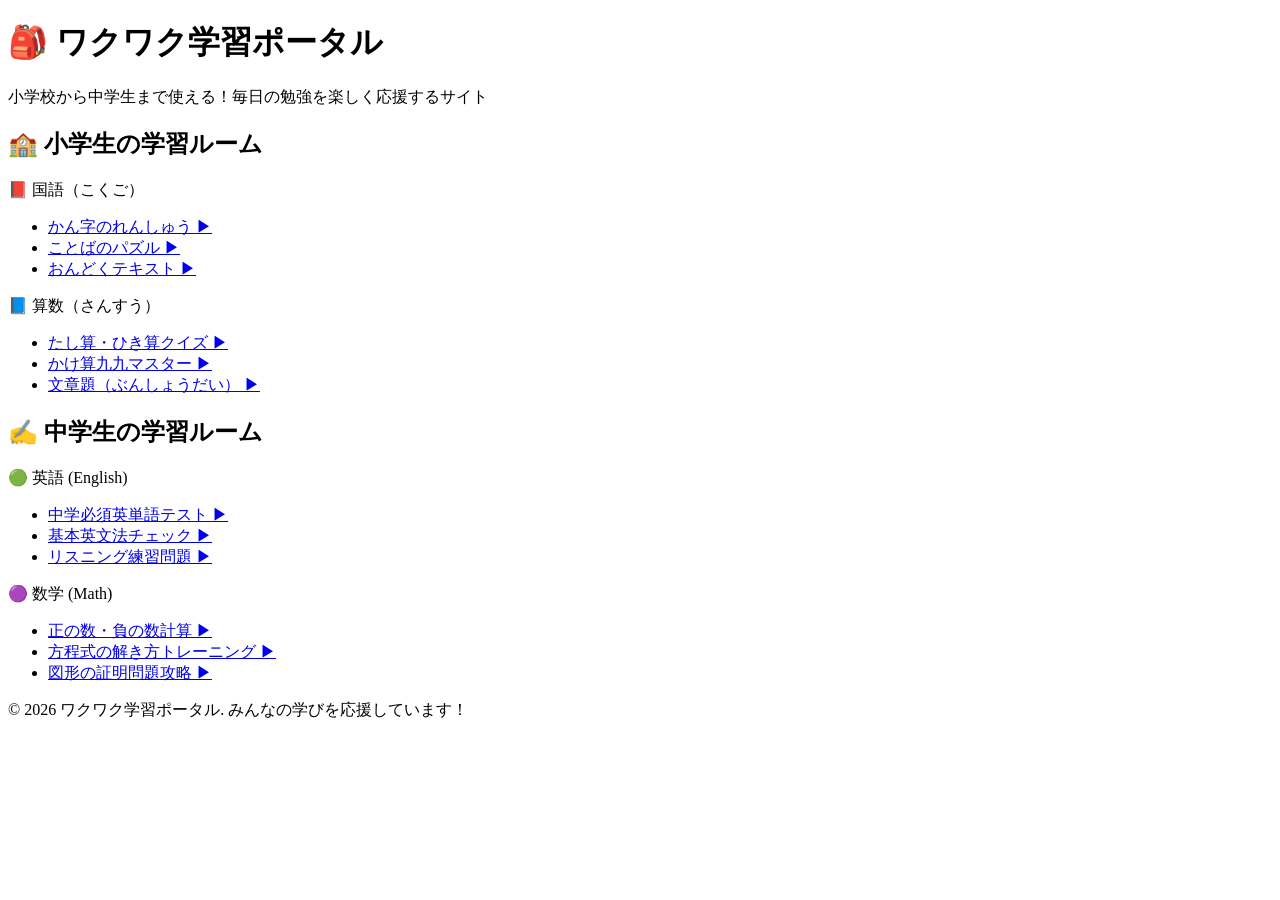
==== index.html @ 0e37f828 "Create index.html" ====
<!DOCTYPE html>
<html lang="ja">
<head>
    <meta charset="UTF-8">
    <meta name="viewport" content="width=device-width, initial-scale=1.0">
    <title>ワクワク学習ポータル | 小学生・中学生の勉強ルーム</title>
    <!-- style.cssを読み込む設定 -->
    <link rel="stylesheet" href="style.css">
</head>
<body>

    <!-- ヘッダーエリア -->
    <header>
        <h1>🎒 ワクワク学習ポータル</h1>
        <p>小学校から中学生まで使える！毎日の勉強を楽しく応援するサイト</p>
    </header>

    <!-- メインコンテンツ -->
    <div class="container">

        <!-- 小学生向けセクション -->
        <h2 class="section-title">🏫 小学生の学習ルーム</h2>
        <div class="grid">
            
            <!-- 小学生：国語 -->
            <div class="card">
                <div class="card-header shou-kokugo">📕 国語（こくご）</div>
                <div class="card-body">
                    <ul>
                        <li><a href="#">かん字のれんしゅう <span class="arrow">▶</span></a></li>
                        <li><a href="#">ことばのパズル <span class="arrow">▶</span></a></li>
                        <li><a href="#">おんどくテキスト <span class="arrow">▶</span></a></li>
                    </ul>
                </div>
            </div>

            <!-- 小学生：算数 -->
            <div class="card">
                <div class="card-header shou-sansu">📘 算数（さんすう）</div>
                <div class="card-body">
                    <ul>
                        <li><a href="#">たし算・ひき算クイズ <span class="arrow">▶</span></a></li>
                        <li><a href="#">かけ算九九マスター <span class="arrow">▶</span></a></li>
                        <li><a href="#">文章題（ぶんしょうだい） <span class="arrow">▶</span></a></li>
                    </ul>
                </div>
            </div>

        </div>

        <!-- 中学生向けセクション -->
        <h2 class="section-title">✍ 中学生の学習ルーム</h2>
        <div class="grid">
            
            <!-- 中学生：英語 -->
            <div class="card">
                <div class="card-header chu-eigo">🟢 英語 (English)</div>
                <div class="card-body">
                    <ul>
                        <li><a href="#">中学必須英単語テスト <span class="arrow">▶</span></a></li>
                        <li><a href="#">基本英文法チェック <span class="arrow">▶</span></a></li>
                        <li><a href="#">リスニング練習問題 <span class="arrow">▶</span></a></li>
                    </ul>
                </div>
            </div>

            <!-- 中学生：数学 -->
            <div class="card">
                <div class="card-header chu-suugaku">🟣 数学 (Math)</div>
                <div class="card-body">
                    <ul>
                        <li><a href="#">正の数・負の数計算 <span class="arrow">▶</span></a></li>
                        <li><a href="#">方程式の解き方トレーニング <span class="arrow">▶</span></a></li>
                        <li><a href="#">図形の証明問題攻略 <span class="arrow">▶</span></a></li>
                    </ul>
                </div>
            </div>

        </div>

    </div>

    <!-- フッターエリア -->
    <footer>
        <p>© 2026 ワクワク学習ポータル. みんなの学びを応援しています！</p>
    </footer>

</body>
</html>
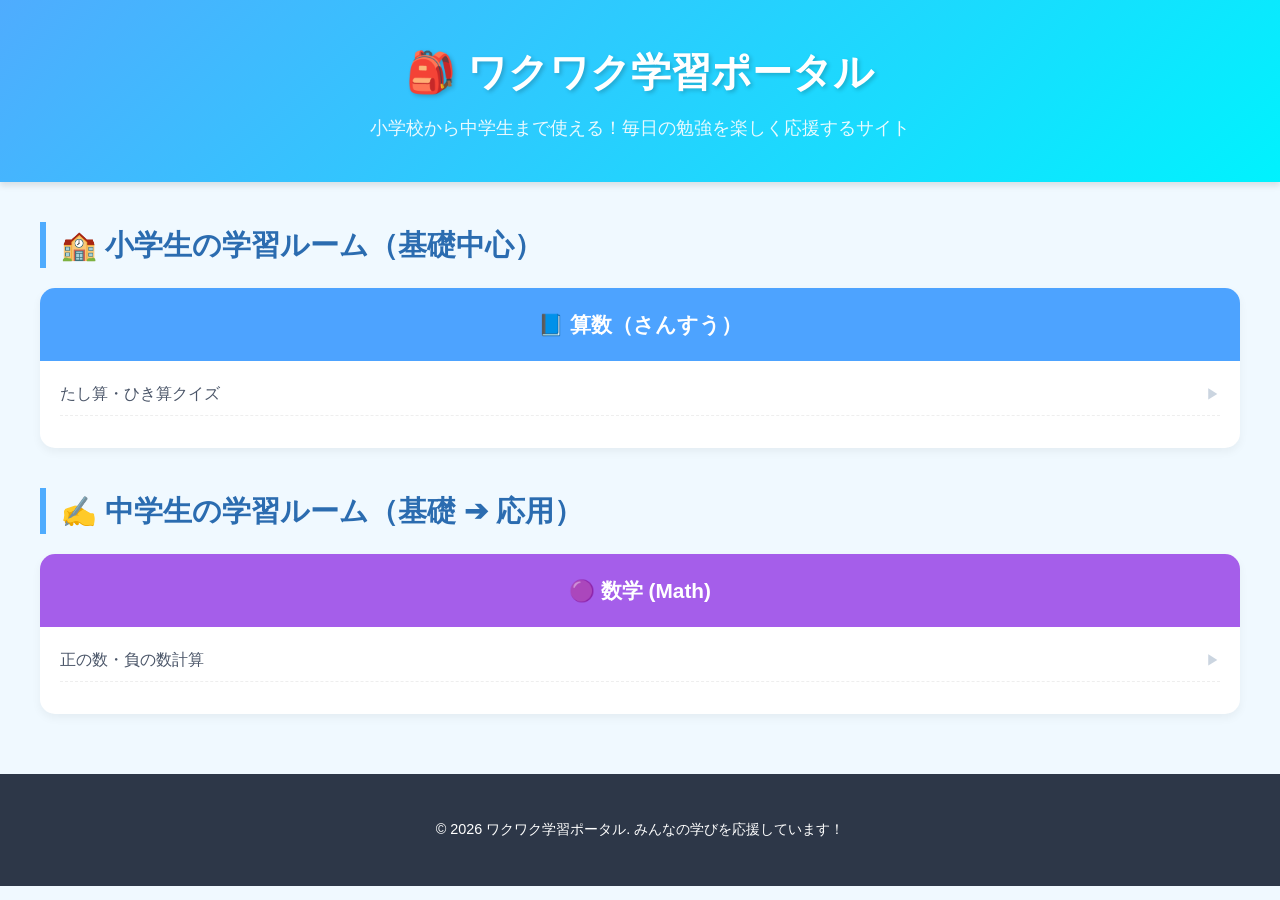
==== commit df96413b: "Update index.html" ====
--- a/index.html
+++ b/index.html
@@ -4,44 +4,27 @@
     <meta charset="UTF-8">
     <meta name="viewport" content="width=device-width, initial-scale=1.0">
     <title>ワクワク学習ポータル | 小学生・中学生の勉強ルーム</title>
-    <!-- style.cssを読み込む設定 -->
     <link rel="stylesheet" href="style.css">
 </head>
 <body>
 
-    <!-- ヘッダーエリア -->
     <header>
         <h1>🎒 ワクワク学習ポータル</h1>
         <p>小学校から中学生まで使える！毎日の勉強を楽しく応援するサイト</p>
     </header>
 
-    <!-- メインコンテンツ -->
     <div class="container">
 
         <!-- 小学生向けセクション -->
-        <h2 class="section-title">🏫 小学生の学習ルーム</h2>
+        <h2 class="section-title">🏫 小学生の学習ルーム（基礎中心）</h2>
         <div class="grid">
             
-            <!-- 小学生：国語 -->
-            <div class="card">
-                <div class="card-header shou-kokugo">📕 国語（こくご）</div>
-                <div class="card-body">
-                    <ul>
-                        <li><a href="#">かん字のれんしゅう <span class="arrow">▶</span></a></li>
-                        <li><a href="#">ことばのパズル <span class="arrow">▶</span></a></li>
-                        <li><a href="#">おんどくテキスト <span class="arrow">▶</span></a></li>
-                    </ul>
-                </div>
-            </div>
-
-            <!-- 小学生：算数 -->
             <div class="card">
                 <div class="card-header shou-sansu">📘 算数（さんすう）</div>
                 <div class="card-body">
                     <ul>
-                        <li><a href="#">たし算・ひき算クイズ <span class="arrow">▶</span></a></li>
-                        <li><a href="#">かけ算九九マスター <span class="arrow">▶</span></a></li>
-                        <li><a href="#">文章題（ぶんしょうだい） <span class="arrow">▶</span></a></li>
+                        <!-- quiz.htmlに学年と教科の情報を送るリンク -->
+                        <li><a href="quiz.html?grade=shou&subject=sansu">たし算・ひき算クイズ <span class="arrow">▶</span></a></li>
                     </ul>
                 </div>
             </div>
@@ -49,29 +32,15 @@
         </div>
 
         <!-- 中学生向けセクション -->
-        <h2 class="section-title">✍ 中学生の学習ルーム</h2>
+        <h2 class="section-title">✍ 中学生の学習ルーム（基礎 ➔ 応用）</h2>
         <div class="grid">
             
-            <!-- 中学生：英語 -->
-            <div class="card">
-                <div class="card-header chu-eigo">🟢 英語 (English)</div>
-                <div class="card-body">
-                    <ul>
-                        <li><a href="#">中学必須英単語テスト <span class="arrow">▶</span></a></li>
-                        <li><a href="#">基本英文法チェック <span class="arrow">▶</span></a></li>
-                        <li><a href="#">リスニング練習問題 <span class="arrow">▶</span></a></li>
-                    </ul>
-                </div>
-            </div>
-
-            <!-- 中学生：数学 -->
             <div class="card">
                 <div class="card-header chu-suugaku">🟣 数学 (Math)</div>
                 <div class="card-body">
                     <ul>
-                        <li><a href="#">正の数・負の数計算 <span class="arrow">▶</span></a></li>
-                        <li><a href="#">方程式の解き方トレーニング <span class="arrow">▶</span></a></li>
-                        <li><a href="#">図形の証明問題攻略 <span class="arrow">▶</span></a></li>
+                        <!-- quiz.htmlに学年と教科の情報を送るリンク -->
+                        <li><a href="quiz.html?grade=chu&subject=suugaku">正の数・負の数計算 <span class="arrow">▶</span></a></li>
                     </ul>
                 </div>
             </div>
@@ -80,7 +49,6 @@
 
     </div>
 
-    <!-- フッターエリア -->
     <footer>
         <p>© 2026 ワクワク学習ポータル. みんなの学びを応援しています！</p>
     </footer>
--- a/style.css
+++ b/style.css
@@ -0,0 +1,131 @@
+/* 全体のデザイン設定 */
+body {
+    font-family: 'Helvetica Neue', Arial, 'Hiragino Kaku Gothic ProN', sans-serif;
+    margin: 0;
+    padding: 0;
+    background-color: #f0f9ff;
+    color: #333;
+    line-height: 1.6;
+}
+
+/* ヘッダー（タイトル部分） */
+header {
+    background: linear-gradient(135deg, #4facfe 0%, #00f2fe 100%);
+    color: white;
+    text-align: center;
+    padding: 40px 20px;
+    box-shadow: 0 4px 6px rgba(0,0,0,0.1);
+}
+
+header h1 {
+    margin: 0;
+    font-size: 2.5rem;
+    text-shadow: 2px 2px 4px rgba(0,0,0,0.2);
+}
+
+header p {
+    margin: 10px 0 0 0;
+    font-size: 1.1rem;
+    opacity: 0.9;
+}
+
+/* メインコンテンツのレイアウト */
+.container {
+    max-width: 1200px;
+    margin: 30px auto;
+    padding: 0 20px;
+}
+
+/* 学年セクションのタイトル */
+.section-title {
+    font-size: 1.8rem;
+    color: #2b6cb0;
+    border-left: 6px solid #4facfe;
+    padding-left: 15px;
+    margin-top: 40px;
+    margin-bottom: 20px;
+}
+
+/* カードを並べるグリッド */
+.grid {
+    display: grid;
+    grid-template-columns: repeat(auto-fit, minmax(280px, 1fr));
+    gap: 25px;
+}
+
+/* 各教科のカードデザイン */
+.card {
+    background-color: white;
+    border-radius: 15px;
+    box-shadow: 0 4px 10px rgba(0,0,0,0.05);
+    overflow: hidden;
+    transition: transform 0.3s ease, box-shadow 0.3s ease;
+    display: flex;
+    flex-direction: column;
+}
+
+.card:hover {
+    transform: translateY(-5px);
+    box-shadow: 0 8px 20px rgba(0,0,0,0.15);
+}
+
+/* 教科ごとの色（ヘッダー） */
+.card-header {
+    padding: 20px;
+    color: white;
+    font-weight: bold;
+    font-size: 1.3rem;
+    text-align: center;
+}
+
+.shou-kokugo { background-color: #ff6b6b; }
+.shou-sansu { background-color: #4da3ff; }
+.chu-eigo { background-color: #2bcbba; }
+.chu-suugaku { background-color: #a55eea; }
+
+/* カードの中身 */
+.card-body {
+    padding: 20px;
+    flex-grow: 1;
+}
+
+.card-body ul {
+    list-style: none;
+    padding: 0;
+    margin: 0;
+}
+
+.card-body li {
+    margin-bottom: 12px;
+    padding-bottom: 8px;
+    border-bottom: 1px dashed #eee;
+}
+
+/* リンクボタン */
+.card-body a {
+    color: #4a5568;
+    text-decoration: none;
+    display: flex;
+    justify-content: space-between;
+    align-items: center;
+    font-weight: 500;
+}
+
+.card-body a:hover {
+    color: #3182ce;
+}
+
+.arrow {
+    font-size: 0.9rem;
+    color: #cbd5e0;
+}
+
+/* フッター */
+footer {
+    text-align: center;
+    padding: 30px;
+    margin-top: 60px;
+    background-color: #2d3748;
+    color: white;
+    font-size: 0.9rem;
+}
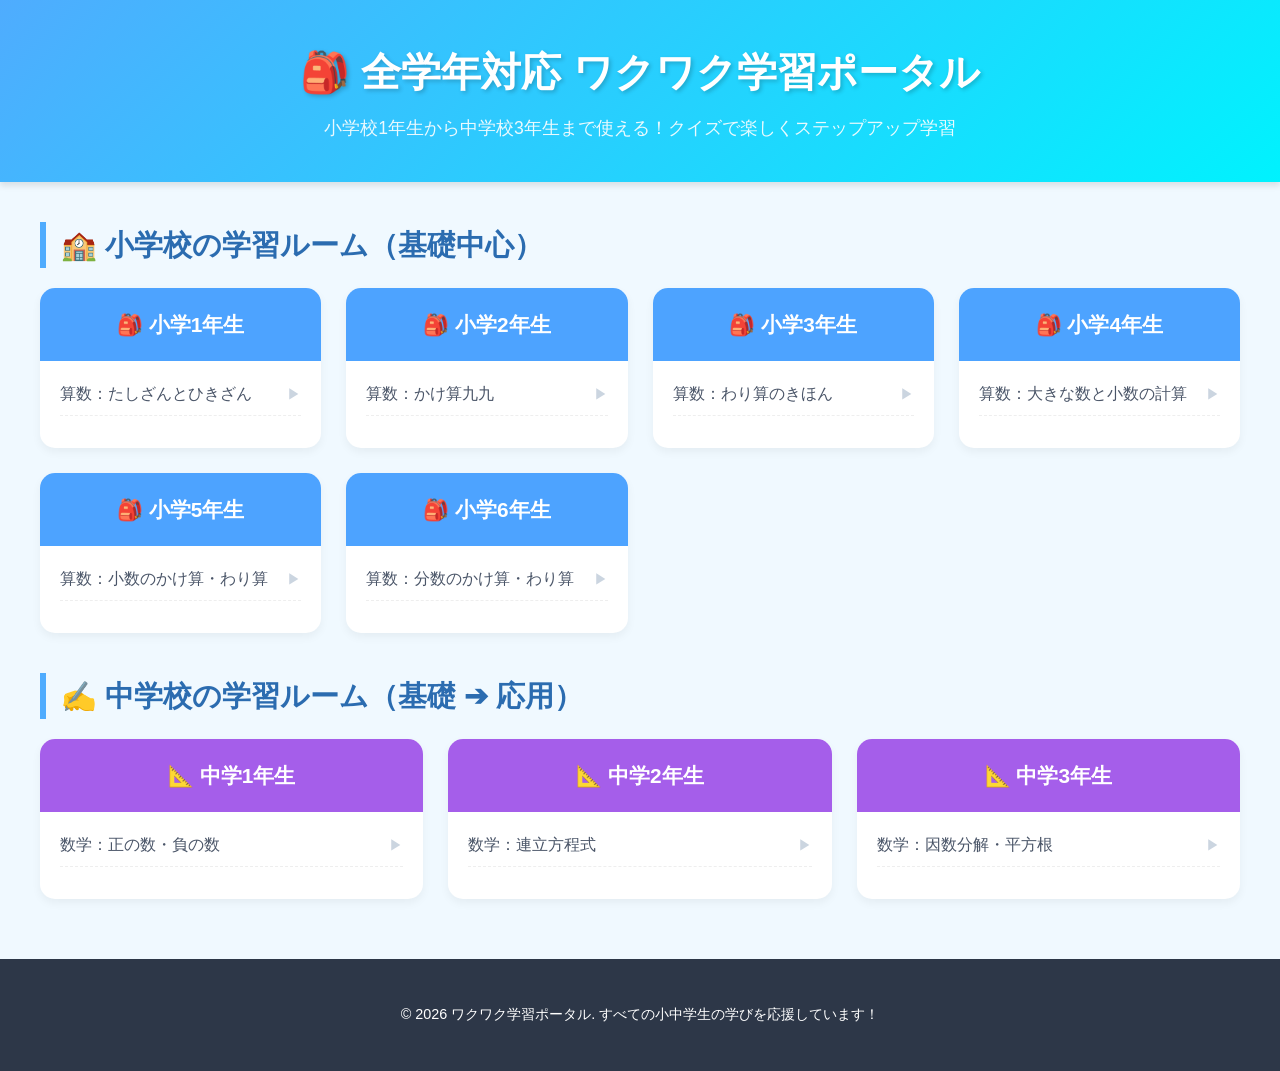
==== commit 91ca4a1e: "Update index.html" ====
--- a/index.html
+++ b/index.html
@@ -3,54 +3,113 @@
 <head>
     <meta charset="UTF-8">
     <meta name="viewport" content="width=device-width, initial-scale=1.0">
-    <title>ワクワク学習ポータル | 小学生・中学生の勉強ルーム</title>
+    <title>小・中全学年対応！ワクワク学習ポータル</title>
     <link rel="stylesheet" href="style.css">
 </head>
 <body>
 
     <header>
-        <h1>🎒 ワクワク学習ポータル</h1>
-        <p>小学校から中学生まで使える！毎日の勉強を楽しく応援するサイト</p>
+        <h1>🎒 全学年対応 ワクワク学習ポータル</h1>
+        <p>小学校1年生から中学校3年生まで使える！クイズで楽しくステップアップ学習</p>
     </header>
 
     <div class="container">
 
-        <!-- 小学生向けセクション -->
-        <h2 class="section-title">🏫 小学生の学習ルーム（基礎中心）</h2>
+        <!-- 小学校セクション -->
+        <h2 class="section-title">🏫 小学校の学習ルーム（基礎中心）</h2>
         <div class="grid">
-            
+            <!-- 小1 -->
             <div class="card">
-                <div class="card-header shou-sansu">📘 算数（さんすう）</div>
+                <div class="card-header shou-sansu">🎒 小学1年生</div>
                 <div class="card-body">
                     <ul>
-                        <!-- quiz.htmlに学年と教科の情報を送るリンク -->
-                        <li><a href="quiz.html?grade=shou&subject=sansu">たし算・ひき算クイズ <span class="arrow">▶</span></a></li>
+                        <li><a href="quiz.html?id=shou1_sansu">算数：たしざんとひきざん <span class="arrow">▶</span></a></li>
                     </ul>
                 </div>
             </div>
-
-        </div>
-
-        <!-- 中学生向けセクション -->
-        <h2 class="section-title">✍ 中学生の学習ルーム（基礎 ➔ 応用）</h2>
-        <div class="grid">
-            
+            <!-- 小2 -->
             <div class="card">
-                <div class="card-header chu-suugaku">🟣 数学 (Math)</div>
+                <div class="card-header shou-sansu">🎒 小学2年生</div>
                 <div class="card-body">
                     <ul>
-                        <!-- quiz.htmlに学年と教科の情報を送るリンク -->
-                        <li><a href="quiz.html?grade=chu&subject=suugaku">正の数・負の数計算 <span class="arrow">▶</span></a></li>
+                        <li><a href="quiz.html?id=shou2_sansu">算数：かけ算九九 <span class="arrow">▶</span></a></li>
                     </ul>
                 </div>
             </div>
+            <!-- 小3 -->
+            <div class="card">
+                <div class="card-header shou-sansu">🎒 小学3年生</div>
+                <div class="card-body">
+                    <ul>
+                        <li><a href="quiz.html?id=shou3_sansu">算数：わり算のきほん <span class="arrow">▶</span></a></li>
+                    </ul>
+                </div>
+            </div>
+            <!-- 小4 -->
+            <div class="card">
+                <div class="card-header shou-sansu">🎒 小学4年生</div>
+                <div class="card-body">
+                    <ul>
+                        <li><a href="quiz.html?id=shou4_sansu">算数：大きな数と小数の計算 <span class="arrow">▶</span></a></li>
+                    </ul>
+                </div>
+            </div>
+            <!-- 小5 -->
+            <div class="card">
+                <div class="card-header shou-sansu">🎒 小学5年生</div>
+                <div class="card-body">
+                    <ul>
+                        <li><a href="quiz.html?id=shou5_sansu">算数：小数のかけ算・わり算 <span class="arrow">▶</span></a></li>
+                    </ul>
+                </div>
+            </div>
+            <!-- 小6 -->
+            <div class="card">
+                <div class="card-header shou-sansu">🎒 小学6年生</div>
+                <div class="card-body">
+                    <ul>
+                        <li><a href="quiz.html?id=shou6_sansu">算数：分数のかけ算・わり算 <span class="arrow">▶</span></a></li>
+                    </ul>
+                </div>
+            </div>
+        </div>
 
+        <!-- 中学校セクション -->
+        <h2 class="section-title">✍ 中学校の学習ルーム（基礎 ➔ 応用）</h2>
+        <div class="grid">
+            <!-- 中1 -->
+            <div class="card">
+                <div class="card-header chu-suugaku">📐 中学1年生</div>
+                <div class="card-body">
+                    <ul>
+                        <li><a href="quiz.html?id=chu1_suugaku">数学：正の数・負の数 <span class="arrow">▶</span></a></li>
+                    </ul>
+                </div>
+            </div>
+            <!-- 中2 -->
+            <div class="card">
+                <div class="card-header chu-suugaku">📐 中学2年生</div>
+                <div class="card-body">
+                    <ul>
+                        <li><a href="quiz.html?id=chu2_suugaku">数学：連立方程式 <span class="arrow">▶</span></a></li>
+                    </ul>
+                </div>
+            </div>
+            <!-- 中3 -->
+            <div class="card">
+                <div class="card-header chu-suugaku">📐 中学3年生</div>
+                <div class="card-body">
+                    <ul>
+                        <li><a href="quiz.html?id=chu3_suugaku">数学：因数分解・平方根 <span class="arrow">▶</span></a></li>
+                    </ul>
+                </div>
+            </div>
         </div>
 
     </div>
 
     <footer>
-        <p>© 2026 ワクワク学習ポータル. みんなの学びを応援しています！</p>
+        <p>© 2026 ワクワク学習ポータル. すべての小中学生の学びを応援しています！</p>
     </footer>
 
 </body>
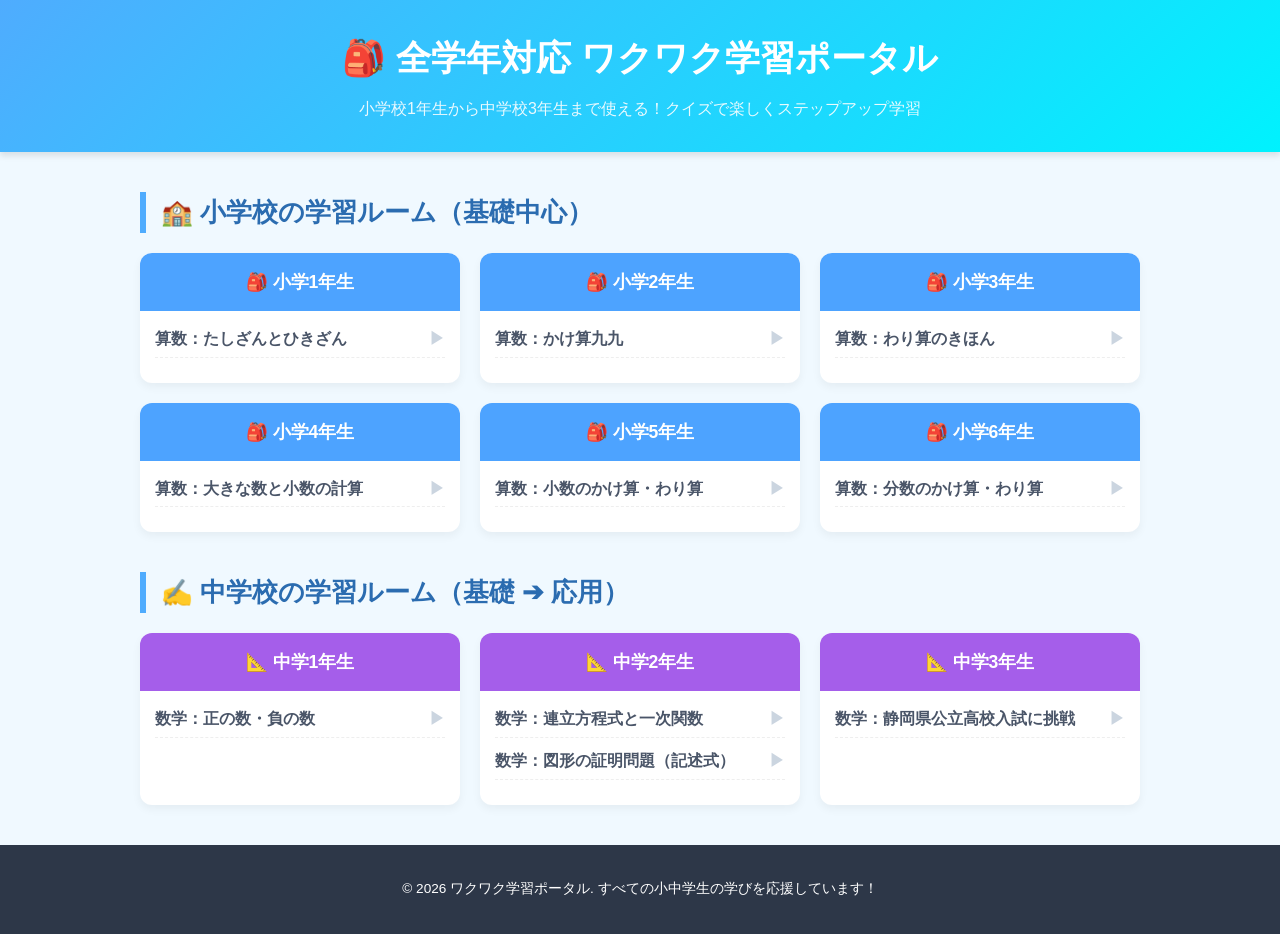
==== commit 57dae982: "Update index.html" ====
--- a/index.html
+++ b/index.html
@@ -18,91 +18,52 @@
         <!-- 小学校セクション -->
         <h2 class="section-title">🏫 小学校の学習ルーム（基礎中心）</h2>
         <div class="grid">
-            <!-- 小1 -->
             <div class="card">
                 <div class="card-header shou-sansu">🎒 小学1年生</div>
-                <div class="card-body">
-                    <ul>
-                        <li><a href="quiz.html?id=shou1_sansu">算数：たしざんとひきざん <span class="arrow">▶</span></a></li>
-                    </ul>
-                </div>
+                <div class="card-body"><ul><li><a href="quiz.html?id=shou1_sansu">算数：たしざんとひきざん <span class="arrow">▶</span></a></li></ul></div>
             </div>
-            <!-- 小2 -->
             <div class="card">
                 <div class="card-header shou-sansu">🎒 小学2年生</div>
-                <div class="card-body">
-                    <ul>
-                        <li><a href="quiz.html?id=shou2_sansu">算数：かけ算九九 <span class="arrow">▶</span></a></li>
-                    </ul>
-                </div>
+                <div class="card-body"><ul><li><a href="quiz.html?id=shou2_sansu">算数：かけ算九九 <span class="arrow">▶</span></a></li></ul></div>
             </div>
-            <!-- 小3 -->
             <div class="card">
                 <div class="card-header shou-sansu">🎒 小学3年生</div>
-                <div class="card-body">
-                    <ul>
-                        <li><a href="quiz.html?id=shou3_sansu">算数：わり算のきほん <span class="arrow">▶</span></a></li>
-                    </ul>
-                </div>
+                <div class="card-body"><ul><li><a href="quiz.html?id=shou3_sansu">算数：わり算のきほん <span class="arrow">▶</span></a></li></ul></div>
             </div>
-            <!-- 小4 -->
             <div class="card">
                 <div class="card-header shou-sansu">🎒 小学4年生</div>
-                <div class="card-body">
-                    <ul>
-                        <li><a href="quiz.html?id=shou4_sansu">算数：大きな数と小数の計算 <span class="arrow">▶</span></a></li>
-                    </ul>
-                </div>
+                <div class="card-body"><ul><li><a href="quiz.html?id=shou4_sansu">算数：大きな数と小数の計算 <span class="arrow">▶</span></a></li></ul></div>
             </div>
-            <!-- 小5 -->
             <div class="card">
                 <div class="card-header shou-sansu">🎒 小学5年生</div>
-                <div class="card-body">
-                    <ul>
-                        <li><a href="quiz.html?id=shou5_sansu">算数：小数のかけ算・わり算 <span class="arrow">▶</span></a></li>
-                    </ul>
-                </div>
+                <div class="card-body"><ul><li><a href="quiz.html?id=shou5_sansu">算数：小数のかけ算・わり算 <span class="arrow">▶</span></a></li></ul></div>
             </div>
-            <!-- 小6 -->
             <div class="card">
                 <div class="card-header shou-sansu">🎒 小学6年生</div>
-                <div class="card-body">
-                    <ul>
-                        <li><a href="quiz.html?id=shou6_sansu">算数：分数のかけ算・わり算 <span class="arrow">▶</span></a></li>
-                    </ul>
-                </div>
+                <div class="card-body"><ul><li><a href="quiz.html?id=shou6_sansu">算数：分数のかけ算・わり算 <span class="arrow">▶</span></a></li></ul></div>
             </div>
         </div>
 
         <!-- 中学校セクション -->
         <h2 class="section-title">✍ 中学校の学習ルーム（基礎 ➔ 応用）</h2>
         <div class="grid">
-            <!-- 中1 -->
             <div class="card">
                 <div class="card-header chu-suugaku">📐 中学1年生</div>
-                <div class="card-body">
-                    <ul>
-                        <li><a href="quiz.html?id=chu1_suugaku">数学：正の数・負の数 <span class="arrow">▶</span></a></li>
-                    </ul>
-                </div>
+                <div class="card-body"><ul><li><a href="quiz.html?id=chu1_suugaku">数学：正の数・負の数 <span class="arrow">▶</span></a></li></ul></div>
             </div>
-            <!-- 中2 -->
+            <!-- 中2に証明問題を追加 -->
             <div class="card">
                 <div class="card-header chu-suugaku">📐 中学2年生</div>
                 <div class="card-body">
                     <ul>
-                        <li><a href="quiz.html?id=chu2_suugaku">数学：連立方程式 <span class="arrow">▶</span></a></li>
+                        <li><a href="quiz.html?id=chu2_suugaku">数学：連立方程式と一次関数 <span class="arrow">▶</span></a></li>
+                        <li><a href="quiz.html?id=chu2_shoumei">数学：図形の証明問題（記述式） <span class="arrow">▶</span></a></li>
                     </ul>
                 </div>
             </div>
-            <!-- 中3 -->
             <div class="card">
                 <div class="card-header chu-suugaku">📐 中学3年生</div>
-                <div class="card-body">
-                    <ul>
-                        <li><a href="quiz.html?id=chu3_suugaku">数学：因数分解・平方根 <span class="arrow">▶</span></a></li>
-                    </ul>
-                </div>
+                <div class="card-body"><ul><li><a href="quiz.html?id=chu3_suugaku">数学：静岡県公立高校入試に挑戦 <span class="arrow">▶</span></a></li></ul></div>
             </div>
         </div>
 
--- a/style.css
+++ b/style.css
@@ -1,4 +1,3 @@
-/* 全体のデザイン設定 */
 body {
     font-family: 'Helvetica Neue', Arial, 'Hiragino Kaku Gothic ProN', sans-serif;
     margin: 0;
@@ -8,37 +7,25 @@
     line-height: 1.6;
 }
 
-/* ヘッダー（タイトル部分） */
 header {
     background: linear-gradient(135deg, #4facfe 0%, #00f2fe 100%);
     color: white;
     text-align: center;
-    padding: 40px 20px;
+    padding: 30px 20px;
     box-shadow: 0 4px 6px rgba(0,0,0,0.1);
 }
 
-header h1 {
-    margin: 0;
-    font-size: 2.5rem;
-    text-shadow: 2px 2px 4px rgba(0,0,0,0.2);
-}
+header h1 { margin: 0; font-size: 2.2rem; }
+header p { margin: 10px 0 0 0; font-size: 1rem; opacity: 0.9; }
 
-header p {
-    margin: 10px 0 0 0;
-    font-size: 1.1rem;
-    opacity: 0.9;
-}
-
-/* メインコンテンツのレイアウト */
 .container {
-    max-width: 1200px;
+    max-width: 1000px;
     margin: 30px auto;
     padding: 0 20px;
 }
 
-/* 学年セクションのタイトル */
 .section-title {
-    font-size: 1.8rem;
+    font-size: 1.6rem;
     color: #2b6cb0;
     border-left: 6px solid #4facfe;
     padding-left: 15px;
@@ -46,86 +33,86 @@
     margin-bottom: 20px;
 }
 
-/* カードを並べるグリッド */
 .grid {
     display: grid;
     grid-template-columns: repeat(auto-fit, minmax(280px, 1fr));
-    gap: 25px;
+    gap: 20px;
 }
 
-/* 各教科のカードデザイン */
 .card {
     background-color: white;
-    border-radius: 15px;
+    border-radius: 12px;
     box-shadow: 0 4px 10px rgba(0,0,0,0.05);
     overflow: hidden;
-    transition: transform 0.3s ease, box-shadow 0.3s ease;
-    display: flex;
-    flex-direction: column;
+    transition: transform 0.2s ease;
 }
 
-.card:hover {
-    transform: translateY(-5px);
-    box-shadow: 0 8px 20px rgba(0,0,0,0.15);
-}
+.card:hover { transform: translateY(-3px); }
 
-/* 教科ごとの色（ヘッダー） */
 .card-header {
-    padding: 20px;
+    padding: 15px;
     color: white;
     font-weight: bold;
-    font-size: 1.3rem;
+    font-size: 1.1rem;
     text-align: center;
 }
 
-.shou-kokugo { background-color: #ff6b6b; }
 .shou-sansu { background-color: #4da3ff; }
-.chu-eigo { background-color: #2bcbba; }
 .chu-suugaku { background-color: #a55eea; }
 
-/* カードの中身 */
-.card-body {
-    padding: 20px;
-    flex-grow: 1;
-}
+.card-body { padding: 15px; }
+.card-body ul { list-style: none; padding: 0; margin: 0; }
+.card-body li { margin-bottom: 10px; border-bottom: 1px dashed #eee; padding-bottom: 5px; }
 
-.card-body ul {
-    list-style: none;
-    padding: 0;
-    margin: 0;
-}
-
-.card-body li {
-    margin-bottom: 12px;
-    padding-bottom: 8px;
-    border-bottom: 1px dashed #eee;
-}
-
-/* リンクボタン */
 .card-body a {
     color: #4a5568;
     text-decoration: none;
     display: flex;
     justify-content: space-between;
-    align-items: center;
-    font-weight: 500;
+    font-weight: bold;
 }
+.card-body a:hover { color: #3182ce; }
+.arrow { color: #cbd5e0; }
 
-.card-body a:hover {
-    color: #3182ce;
+/* クイズ専用 */
+.quiz-container {
+    background-color: white;
+    padding: 35px;
+    border-radius: 15px;
+    box-shadow: 0 10px 25px rgba(0,0,0,0.05);
 }
+.quiz-progress { display: flex; justify-content: space-between; margin-bottom: 20px; }
+.badge { padding: 5px 15px; border-radius: 20px; font-size: 0.8rem; font-weight: bold; }
+.badge.basic { background-color: #feebc8; color: #c05621; }
+.badge.advanced { background-color: #fed7d7; color: #9b2c2c; }
 
-.arrow {
-    font-size: 0.9rem;
-    color: #cbd5e0;
+.question-box {
+    font-size: 1.3rem;
+    font-weight: bold;
+    margin-bottom: 25px;
+    padding: 20px;
+    background-color: #f7fafc;
+    border-radius: 8px;
+    border-left: 5px solid #4facfe;
 }
+.choices-grid { display: grid; grid-template-columns: 1fr 1fr; gap: 15px; }
+@media (max-width: 600px) { .choices-grid { grid-template-columns: 1fr; } }
 
-/* フッター */
-footer {
-    text-align: center;
-    padding: 30px;
-    margin-top: 60px;
-    background-color: #2d3748;
-    color: white;
-    font-size: 0.9rem;
+.choice-btn {
+    background-color: white;
+    border: 2px solid #e2e8f0;
+    padding: 15px;
+    font-size: 1rem;
+    border-radius: 8px;
+    cursor: pointer;
+    font-weight: bold;
 }
+.choice-btn:hover { background-color: #edf2f7; }
+.choice-btn.correct { background-color: #c6f6d5; border-color: #38a169; color: #22543d; }
+.choice-btn.wrong { background-color: #fed7d7; border-color: #e53e3e; color: #742a2a; }
+
+.result-box { margin-top: 25px; padding: 20px; text-align: center; background-color: #f7fafc; border-radius: 8px; }
+.btn { background: linear-gradient(135deg, #4facfe 0%, #00f2fe 100%); color: white; border: none; padding: 12px 30px; border-radius: 20px; cursor: pointer; font-weight: bold; }
+.hide { display: none; }
+.back-link { color: #718096; text-decoration: none; font-weight: bold; }
+footer { text-align: center; padding: 20px; margin-top: 40px; background-color: #2d3748; color: white; font-size: 0.85rem; }
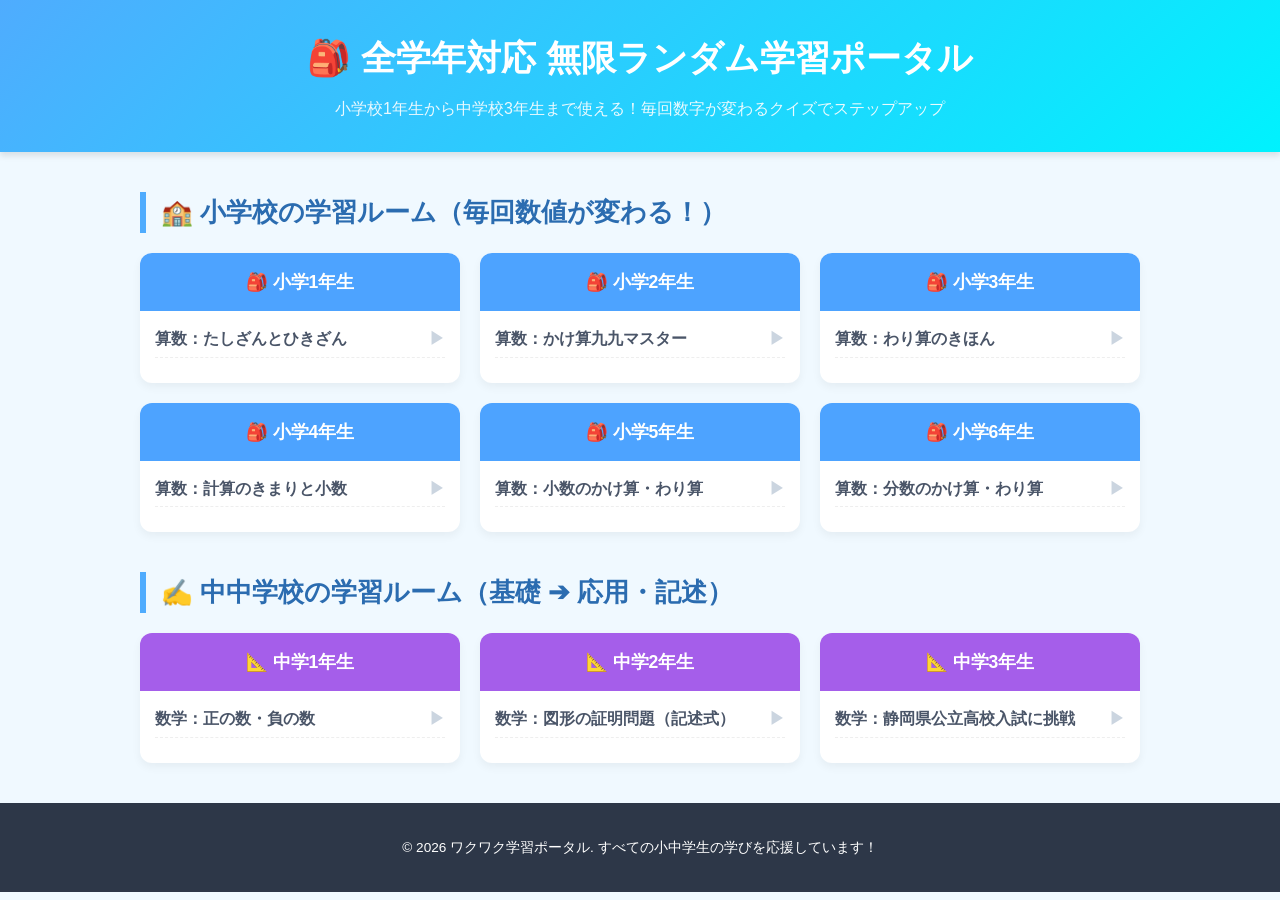
==== commit bb231100: "Update index.html" ====
--- a/index.html
+++ b/index.html
@@ -3,67 +3,67 @@
 <head>
     <meta charset="UTF-8">
     <meta name="viewport" content="width=device-width, initial-scale=1.0">
-    <title>小・中全学年対応！ワクワク学習ポータル</title>
+    <title>小・中全学年対応！無限ランダム学習ポータル</title>
     <link rel="stylesheet" href="style.css">
 </head>
 <body>
 
     <header>
-        <h1>🎒 全学年対応 ワクワク学習ポータル</h1>
-        <p>小学校1年生から中学校3年生まで使える！クイズで楽しくステップアップ学習</p>
+        <h1>🎒 全学年対応 無限ランダム学習ポータル</h1>
+        <p>小学校1年生から中学校3年生まで使える！毎回数字が変わるクイズでステップアップ</p>
     </header>
 
     <div class="container">
 
-        <!-- 小学校セクション -->
-        <h2 class="section-title">🏫 小学校の学習ルーム（基礎中心）</h2>
+        <h2 class="section-title">🏫 小学校の学習ルーム（毎回数値が変わる！）</h2>
         <div class="grid">
             <div class="card">
                 <div class="card-header shou-sansu">🎒 小学1年生</div>
-                <div class="card-body"><ul><li><a href="quiz.html?id=shou1_sansu">算数：たしざんとひきざん <span class="arrow">▶</span></a></li></ul></div>
+                <div class="card-body"><ul><li><a href="quiz.html?file=data_shou1">算数：たしざんとひきざん <span class="arrow">▶</span></a></li></ul></div>
             </div>
             <div class="card">
                 <div class="card-header shou-sansu">🎒 小学2年生</div>
-                <div class="card-body"><ul><li><a href="quiz.html?id=shou2_sansu">算数：かけ算九九 <span class="arrow">▶</span></a></li></ul></div>
+                <div class="card-body"><ul><li><a href="quiz.html?file=data_shou2">算数：かけ算九九マスター <span class="arrow">▶</span></a></li></ul></div>
             </div>
             <div class="card">
                 <div class="card-header shou-sansu">🎒 小学3年生</div>
-                <div class="card-body"><ul><li><a href="quiz.html?id=shou3_sansu">算数：わり算のきほん <span class="arrow">▶</span></a></li></ul></div>
+                <div class="card-body"><ul><li><a href="quiz.html?file=data_shou3">算数：わり算のきほん <span class="arrow">▶</span></a></li></ul></div>
             </div>
             <div class="card">
                 <div class="card-header shou-sansu">🎒 小学4年生</div>
-                <div class="card-body"><ul><li><a href="quiz.html?id=shou4_sansu">算数：大きな数と小数の計算 <span class="arrow">▶</span></a></li></ul></div>
+                <div class="card-body"><ul><li><a href="quiz.html?file=data_shou4">算数：計算のきまりと小数 <span class="arrow">▶</span></a></li></ul></div>
             </div>
             <div class="card">
                 <div class="card-header shou-sansu">🎒 小学5年生</div>
-                <div class="card-body"><ul><li><a href="quiz.html?id=shou5_sansu">算数：小数のかけ算・わり算 <span class="arrow">▶</span></a></li></ul></div>
+                <div class="card-body"><ul><li><a href="quiz.html?file=data_shou5">算数：小数のかけ算・わり算 <span class="arrow">▶</span></a></li></ul></div>
             </div>
             <div class="card">
                 <div class="card-header shou-sansu">🎒 小学6年生</div>
-                <div class="card-body"><ul><li><a href="quiz.html?id=shou6_sansu">算数：分数のかけ算・わり算 <span class="arrow">▶</span></a></li></ul></div>
+                <div class="card-body"><ul><li><a href="quiz.html?file=data_shou6">算数：分数のかけ算・わり算 <span class="arrow">▶</span></a></li></ul></div>
             </div>
         </div>
 
-        <!-- 中学校セクション -->
-        <h2 class="section-title">✍ 中学校の学習ルーム（基礎 ➔ 応用）</h2>
+        <h2 class="section-title">✍ 中中学校の学習ルーム（基礎 ➔ 応用・記述）</h2>
         <div class="grid">
             <div class="card">
                 <div class="card-header chu-suugaku">📐 中学1年生</div>
-                <div class="card-body"><ul><li><a href="quiz.html?id=chu1_suugaku">数学：正の数・負の数 <span class="arrow">▶</span></a></li></ul></div>
+                <div class="card-body"><ul><li><a href="quiz.html?file=data_chu1">数学：正の数・負の数 <span class="arrow">▶</span></a></li></ul></div>
             </div>
-            <!-- 中2に証明問題を追加 -->
             <div class="card">
                 <div class="card-header chu-suugaku">📐 中学2年生</div>
                 <div class="card-body">
                     <ul>
-                        <li><a href="quiz.html?id=chu2_suugaku">数学：連立方程式と一次関数 <span class="arrow">▶</span></a></li>
-                        <li><a href="quiz.html?id=chu2_shoumei">数学：図形の証明問題（記述式） <span class="arrow">▶</span></a></li>
+                        <li><a href="quiz.html?file=data_chu2">数学：図形の証明問題（記述式） <span class="arrow">▶</span></a></li>
                     </ul>
                 </div>
             </div>
             <div class="card">
                 <div class="card-header chu-suugaku">📐 中学3年生</div>
-                <div class="card-body"><ul><li><a href="quiz.html?id=chu3_suugaku">数学：静岡県公立高校入試に挑戦 <span class="arrow">▶</span></a></li></ul></div>
+                <div class="card-body">
+                    <ul>
+                        <li><a href="quiz.html?file=data_chu3">数学：静岡県公立高校入試に挑戦 <span class="arrow">▶</span></a></li>
+                    </ul>
+                </div>
             </div>
         </div>
 
--- a/style.css
+++ b/style.css
@@ -74,7 +74,7 @@
 .card-body a:hover { color: #3182ce; }
 .arrow { color: #cbd5e0; }
 
-/* クイズ専用 */
+/* ーーークイズ・記述画面用 ーーー */
 .quiz-container {
     background-color: white;
     padding: 35px;
@@ -85,6 +85,7 @@
 .badge { padding: 5px 15px; border-radius: 20px; font-size: 0.8rem; font-weight: bold; }
 .badge.basic { background-color: #feebc8; color: #c05621; }
 .badge.advanced { background-color: #fed7d7; color: #9b2c2c; }
+.badge.shoumei-badge { background-color: #e2e8f0; color: #4a5568; }
 
 .question-box {
     font-size: 1.3rem;
@@ -115,4 +116,35 @@
 .btn { background: linear-gradient(135deg, #4facfe 0%, #00f2fe 100%); color: white; border: none; padding: 12px 30px; border-radius: 20px; cursor: pointer; font-weight: bold; }
 .hide { display: none; }
 .back-link { color: #718096; text-decoration: none; font-weight: bold; }
+
+/* ーーー 記述式・証明入力枠のデザイン ーーー */
+.shoumei-input {
+    width: 100%;
+    height: 200px;
+    padding: 15px;
+    font-size: 1rem;
+    border: 2px solid #cbd5e0;
+    border-radius: 8px;
+    resize: vertical;
+    font-family: inherit;
+    box-sizing: border-box;
+}
+.shoumei-input:focus {
+    border-color: #4facfe;
+    outline: none;
+    box-shadow: 0 0 5px rgba(79, 172, 254, 0.5);
+}
+.model-answer-box {
+    margin-top: 15px;
+    padding: 20px;
+    background-color: #ebf8ff;
+    border-left: 5px solid #3182ce;
+    border-radius: 6px;
+    text-align: left;
+    white-space: pre-wrap;
+    font-weight: bold;
+    color: #2b6cb0;
+    line-height: 1.7;
+}
+
 footer { text-align: center; padding: 20px; margin-top: 40px; background-color: #2d3748; color: white; font-size: 0.85rem; }
